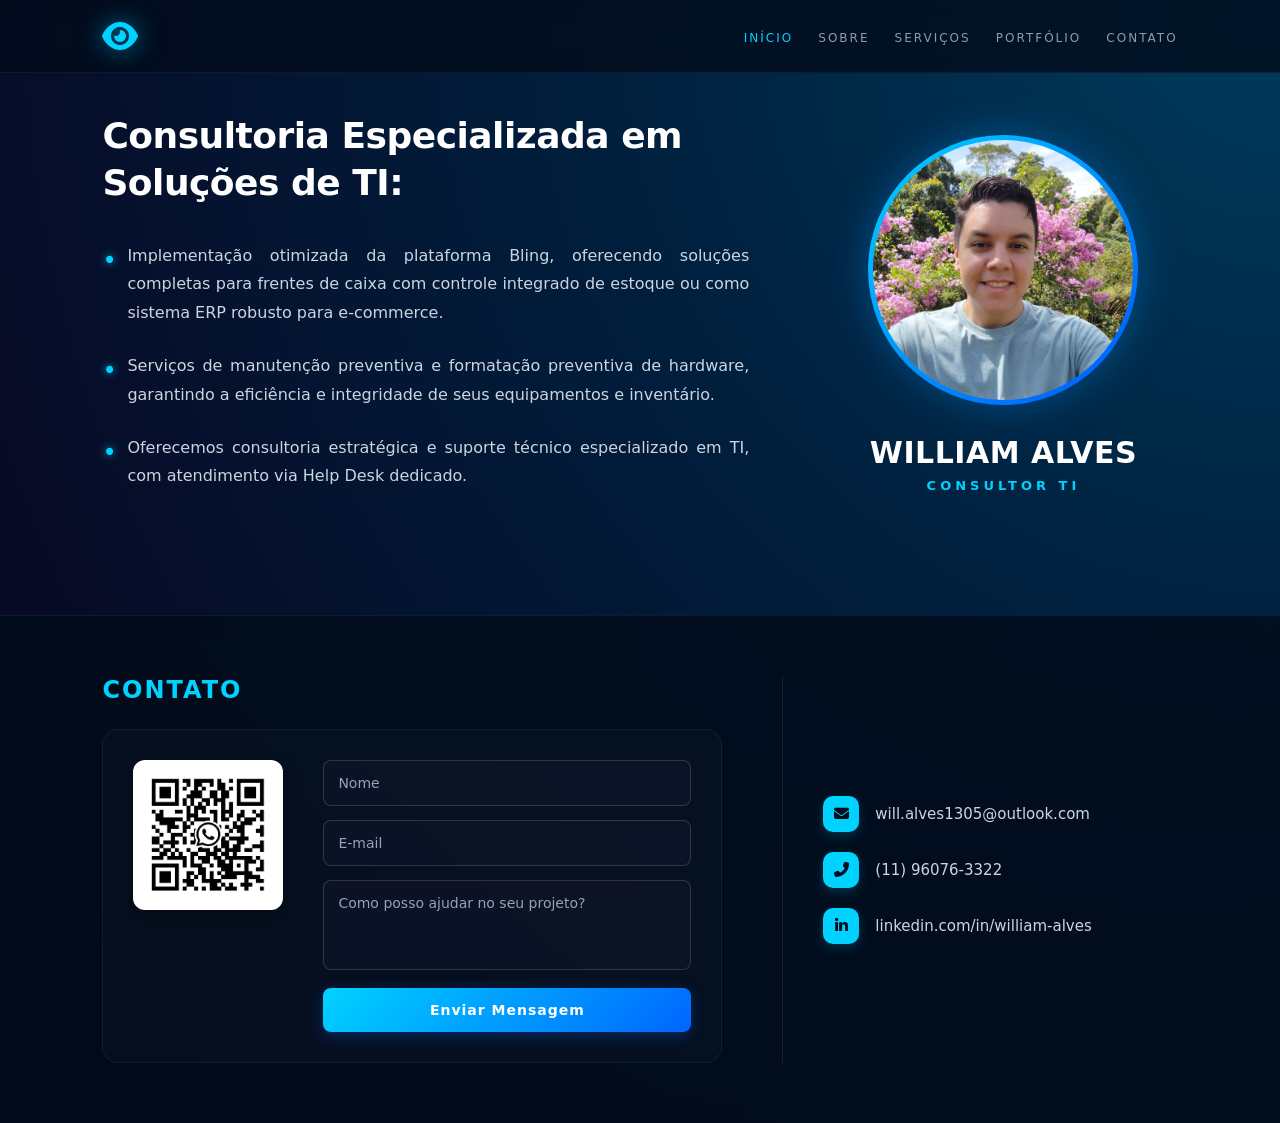
==== index.html @ ef4ed14c "Add files via upload" ====
<!DOCTYPE html>
<html lang="pt-BR">
<head>
    <meta charset="UTF-8">
    <meta name="viewport" content="width=device-width, initial-scale=1.0">
    <title>William Alves - Consultor TI</title>
    <!-- Font Awesome para os Ícones -->
    <link rel="stylesheet" href="https://cdnjs.cloudflare.com/ajax/libs/font-awesome/6.4.0/css/all.min.css">
    <!-- Vinculando exclusivamente o arquivo CSS unificado -->
    <link rel="stylesheet" href="style.css">
</head>
<body>

    <header>
        <a href="index.html" class="brand-logo">
            <i class="fas fa-eye"></i>
        </a>
        <nav>
    <a href="index.html" style="color: #00d2ff; opacity: 1;">Início</a>
    <a href="sobre.html">Sobre</a>
    <a href="servicos.html">Serviços</a>
    <a href="portfolio.html">Portfólio</a> <!-- Novo Link -->
    <a href="#contato">Contato</a>
	</nav>
    </header>

    <main>
        <section class="content-section" id="servicos">
            <h1>Consultoria Especializada em Soluções de TI:</h1>
            <ul class="services-list">
                <li>Implementação otimizada da plataforma Bling, oferecendo soluções completas para frentes de caixa com controle integrado de estoque ou como sistema ERP robusto para e-commerce.</li>
                <li>Serviços de manutenção preventiva e formatação preventiva de hardware, garantindo a eficiência e integridade de seus equipamentos e inventário.</li>
                <li>Oferecemos consultoria estratégica e suporte técnico especializado em TI, com atendimento via Help Desk dedicado.</li>
            </ul>
        </section>

        <section class="profile-side">
            <div class="avatar-wrapper">
                <img src="Will.jpeg" alt="William Alves">
            </div>
            <h2>William Alves</h2>
            <p>Consultor TI</p>
        </section>
    </main>

    <footer id="contato">
        <div class="footer-container">
            <div class="footer-left-wrapper">
                <h3 class="contact-title">contato</h3>
                <div class="footer-left">
                    <div class="qr-code">
                        <img src="QR CODE WPP.jpeg" alt="QR Code WhatsApp">
                    </div>
                    <form class="contact-form">
                        <div class="form-group">
                            <input type="text" placeholder="Nome" required>
                        </div>
                        <div class="form-group">
                            <input type="email" placeholder="E-mail" required>
                        </div>
                        <div class="form-group">
                            <textarea placeholder="Como posso ajudar no seu projeto?" required></textarea>
                        </div>
                        <button type="submit" class="btn-submit">Enviar Mensagem</button>
                    </form>
                </div>
            </div>

            <div class="footer-right">
                <div class="contact-info">
                    <i class="fas fa-envelope"></i>
                    <a href="mailto:will.alves1305@outlook.com">will.alves1305@outlook.com</a>
                </div>
                <div class="contact-info">
                    <i class="fas fa-phone-alt"></i>
                    <a href="https://wa.me/5511960753222" target="_blank">(11) 96076-3322</a>
                </div>
                <div class="contact-info">
                    <i class="fab fa-linkedin-in"></i>
                    <a href="https://linkedin.com/in/" target="_blank">linkedin.com/in/william-alves</a>
                </div>
            </div>
        </div>
    </footer>

</body>
</html>
---- style.css ----
/* ==========================================================================
   RESET E CONFIGURAÇÕES GERAIS
   ========================================================================== */
* {
    margin: 0;
    padding: 0;
    box-sizing: border-box;
    font-family: 'Segoe UI', system-ui, -apple-system, sans-serif;
}

body {
    background: radial-gradient(circle at top right, #003b5c, #001f3d 40%, #0b001a 100%);
    color: #f8fafc;
    min-height: 100vh;
    display: flex;
    flex-direction: column;
    overflow-x: hidden;
}

/* ==========================================================================
   CABEÇALHO (HEADER & NAV)
   ========================================================================== */
header {
    display: flex;
    justify-content: space-between;
    align-items: center;
    padding: 25px 8%;
    background: rgba(11, 0, 26, 0.4);
    backdrop-filter: blur(12px);
    -webkit-backdrop-filter: blur(12px);
    border-bottom: 1px solid rgba(255, 255, 255, 0.05);
}

.brand-logo {
    display: flex;
    align-items: center;
    color: #00d2ff;
    font-size: 32px;
    text-decoration: none;
    transition: transform 0.3s ease;
}

.brand-logo:hover {
    transform: scale(1.05);
}

.brand-logo i {
    filter: drop-shadow(0 0 12px rgba(0, 210, 255, 0.6));
}

nav a {
    color: #f8fafc;
    text-decoration: none;
    margin-left: 35px;
    text-transform: uppercase;
    font-size: 12px;
    font-weight: 600;
    letter-spacing: 2px;
    opacity: 0.65;
    transition: all 0.3s ease;
}

nav a:hover {
    opacity: 1;
    color: #00d2ff;
    text-shadow: 0 0 10px rgba(0, 210, 255, 0.4);
}

/* ==========================================================================
   CONTEÚDO PRINCIPAL (MAIN)
   ========================================================================== */
main {
    display: flex;
    max-width: 1300px;
    margin: 40px auto;
    padding: 0 8%;
    align-items: center;
    justify-content: space-between;
    flex-grow: 1;
    gap: 80px;
}

.content-section {
    flex: 1.3;
}

.content-section h1 {
    font-size: 36px;
    margin-bottom: 35px;
    color: #ffffff;
    font-weight: 700;
    line-height: 1.3;
    letter-spacing: -0.5px;
}

.services-list {
    list-style: none;
}

.services-list li {
    margin-bottom: 24px;
    font-size: 16px;
    line-height: 1.8;
    text-align: justify;
    color: #cbd5e1;
    position: relative;
    padding-left: 25px;
}

.services-list li::before {
    content: "•";
    color: #00d2ff;
    font-size: 24px;
    position: absolute;
    left: 0;
    top: -2px;
    text-shadow: 0 0 8px rgba(0, 210, 255, 0.8);
}

/* ==========================================================================
   BLOCO DE PERFIL (FOTO E NOME)
   ========================================================================== */
.profile-side {
    flex: 0.7;
    text-align: center;
    display: flex;
    flex-direction: column;
    align-items: center;
}

.avatar-wrapper {
    position: relative;
    width: 270px;
    height: 270px;
    margin-bottom: 30px;
    border-radius: 50%;
    padding: 5px;
    background: linear-gradient(135deg, #00d2ff 0%, #0055ff 100%);
    box-shadow: 0 0 40px rgba(0, 150, 255, 0.35);
}

.avatar-wrapper img {
    width: 100%;
    height: 100%;
    object-fit: cover;
    border-radius: 50%;
}

.profile-side h2 {
    font-size: 30px;
    letter-spacing: 0.5px;
    margin-bottom: 8px;
    text-transform: uppercase;
    font-weight: 700;
    color: #ffffff;
}

.profile-side p {
    color: #00d2ff;
    font-size: 13px;
    letter-spacing: 4px;
    text-transform: uppercase;
    font-weight: 600;
}

/* ==========================================================================
   RODAPÉ REFORMULADO (PROFISSIONAL)
   ========================================================================== */
footer {
    background: rgba(2, 12, 27, 0.85);
    backdrop-filter: blur(12px);
    -webkit-backdrop-filter: blur(12px);
    padding: 60px 8%;
    border-top: 1px solid rgba(0, 210, 255, 0.1);
}

.footer-container {
    max-width: 1300px;
    margin: 0 auto;
    display: flex;
    justify-content: space-between;
    align-items: stretch; /* Alinha os blocos na mesma altura */
    gap: 60px;
}

.contact-title {
    font-size: 24px;
    margin-bottom: 25px;
    text-transform: uppercase;
    font-weight: 600;
    letter-spacing: 2px;
    color: #00d2ff;
}

.footer-left-wrapper {
    flex: 1.4;
}

.footer-left {
    display: flex;
    align-items: flex-start;
    gap: 40px;
    background: rgba(255, 255, 255, 0.02);
    padding: 30px;
    border-radius: 16px;
    border: 1px solid rgba(255, 255, 255, 0.05);
}

.qr-code {
    width: 150px;
    height: 150px;
    background: #ffffff; /* Fundo branco puro destaca melhor o QR Code */
    padding: 12px;
    border-radius: 12px;
    box-shadow: 0 8px 20px rgba(0, 0, 0, 0.3);
    display: flex;
    align-items: center;
    justify-content: center;
}

.qr-code img {
    width: 100%;
    height: 100%;
    object-fit: contain;
}

.contact-form {
    flex: 1;
    display: flex;
    flex-direction: column;
}

.form-group {
    margin-bottom: 14px;
}

.form-group input, .form-group textarea {
    width: 100%; /* Ocupa o espaço correto do container flexível */
    padding: 14px;
    border: 1px solid rgba(255, 255, 255, 0.15);
    border-radius: 8px;
    background: rgba(15, 23, 42, 0.6);
    color: #ffffff;
    font-size: 14px;
    outline: none;
    transition: all 0.3s ease;
}

.form-group input::placeholder, .form-group textarea::placeholder {
    color: #94a3b8;
}

.form-group input:focus, .form-group textarea:focus {
    border-color: #00d2ff;
    box-shadow: 0 0 12px rgba(0, 210, 255, 0.3);
    background: rgba(15, 23, 42, 0.9);
}

.form-group textarea {
    height: 90px;
    resize: none;
}

/* Botão Corporativo Call-to-Action */
.btn-submit {
    background: linear-gradient(135deg, #00d2ff 0%, #0066ff 100%);
    color: #ffffff;
    border: none;
    padding: 14px;
    border-radius: 8px;
    font-size: 14px;
    font-weight: 600;
    letter-spacing: 1px;
    cursor: pointer;
    transition: all 0.3s ease;
    box-shadow: 0 4px 15px rgba(0, 102, 255, 0.3);
}

.btn-submit:hover {
    transform: translateY(-2px);
    box-shadow: 0 6px 20px rgba(0, 210, 255, 0.5);
    filter: brightness(1.1);
}

/* Bloco Lateral de Contatos Diretos */
.footer-right {
    flex: 0.8;
    display: flex;
    flex-direction: column;
    gap: 20px;
    justify-content: center;
    border-left: 1px solid rgba(255, 255, 255, 0.08);
    padding-left: 40px;
}

.contact-info {
    display: flex;
    align-items: center;
    gap: 16px;
    font-size: 15px;
}

.contact-info i {
    color: #020c1b;
    background: #00d2ff;
    width: 36px;
    height: 36px;
    border-radius: 10px; /* Formato quadrado arredondado moderno */
    display: flex;
    align-items: center;
    justify-content: center;
    font-size: 15px;
    box-shadow: 0 4px 12px rgba(0, 210, 255, 0.2);
}

.contact-info a {
    color: #cbd5e1;
    text-decoration: none;
    transition: all 0.3s ease;
    font-weight: 500;
}

.contact-info a:hover {
    color: #00d2ff;
    padding-left: 5px; /* Sutil efeito de movimento ao passar o mouse */
}

/* Ajustes Responsivos para Mobile */
@media (max-width: 900px) {
    .footer-container {
        flex-direction: column;
        gap: 50px;
    }
    .footer-left {
        flex-direction: column;
        align-items: center;
        padding: 20px;
    }
    .contact-form {
        width: 100%;
    }
    .footer-right {
        border-left: none;
        padding-left: 0;
        align-items: center;
        border-top: 1px solid rgba(255, 255, 255, 0.08);
        padding-top: 30px;
    }
}

/* ==========================================================================
   RESPONSIVIDADE (MOBILE / TABLET)
   ========================================================================== */
@media (max-width: 1024px) {
    header {
        padding: 25px 4%;
    }
    main {
        padding: 0 4%;
        gap: 40px;
    }
    footer {
        padding: 60px 4%;
    }
}

@media (max-width: 900px) {
    header {
        flex-direction: column;
        gap: 20px;
        text-align: center;
    }
    nav a {
        margin: 0 12px;
    }
    main {
        flex-direction: column-reverse;
        text-align: center;
        margin: 40px auto;
    }
    .content-section h1 {
        font-size: 28px;
    }
    .services-list li {
        text-align: center;
        padding-left: 0;
    }
    .services-list li::before {
        display: none;
    }
    .footer-container {
        flex-direction: column;
        align-items: center;
        gap: 40px;
    }
    .footer-left {
        flex-direction: column;
        gap: 30px;
    }
    .footer-right {
        padding-top: 0;
        align-items: center;
    }
}

/* ==========================================================================
   ESTILOS UNIFICADOS (HEADER, CARDS E FOOTER PREMIUM)
   ========================================================================== */

/* Ajuste Geral do Header */
header {
    display: flex;
    justify-content: space-between;
    align-items: center;
    padding: 20px 8%;
    background: rgba(2, 12, 27, 0.8);
    backdrop-filter: blur(12px);
    -webkit-backdrop-filter: blur(12px);
    border-bottom: 1px solid rgba(255, 255, 255, 0.05);
    position: sticky;
    top: 0;
    z-index: 1000;
}

header nav a {
    color: #cbd5e1;
    text-decoration: none;
    margin-left: 20px;
    font-weight: 500;
    transition: all 0.3s ease;
    opacity: 0.7;
}

header nav a:hover {
    color: #00d2ff;
    opacity: 1;
}

/* Rodapé Reformulado Profissional */
footer {
    background: rgba(2, 12, 27, 0.85);
    backdrop-filter: blur(12px);
    -webkit-backdrop-filter: blur(12px);
    padding: 60px 8%;
    border-top: 1px solid rgba(0, 210, 255, 0.1);
    margin-top: 60px;
}

.footer-container {
    max-width: 1300px;
    margin: 0 auto;
    display: flex;
    justify-content: space-between;
    align-items: stretch;
    gap: 60px;
}

.contact-title {
    font-size: 24px;
    margin-bottom: 25px;
    text-transform: uppercase;
    font-weight: 600;
    letter-spacing: 2px;
    color: #00d2ff;
}

.footer-left-wrapper {
    flex: 1.4;
}

.footer-left {
    display: flex;
    align-items: flex-start;
    gap: 40px;
    background: rgba(255, 255, 255, 0.02);
    padding: 30px;
    border-radius: 16px;
    border: 1px solid rgba(255, 255, 255, 0.05);
}

.qr-code {
    width: 150px;
    height: 150px;
    background: #ffffff;
    padding: 12px;
    border-radius: 12px;
    box-shadow: 0 8px 20px rgba(0, 0, 0, 0.3);
    display: flex;
    align-items: center;
    justify-content: center;
    flex-shrink: 0;
}

.qr-code img {
    width: 100%;
    height: 100%;
    object-fit: contain;
}

.contact-form {
    flex: 1;
    display: flex;
    flex-direction: column;
}

.form-group {
    margin-bottom: 14px;
}

.form-group input, .form-group textarea {
    width: 100%;
    padding: 14px;
    border: 1px solid rgba(255, 255, 255, 0.15);
    border-radius: 8px;
    background: rgba(15, 23, 42, 0.6);
    color: #ffffff;
    font-size: 14px;
    outline: none;
    transition: all 0.3s ease;
}

.form-group input::placeholder, .form-group textarea::placeholder {
    color: #94a3b8;
}

.form-group input:focus, .form-group textarea:focus {
    border-color: #00d2ff;
    box-shadow: 0 0 12px rgba(0, 210, 255, 0.3);
    background: rgba(15, 23, 42, 0.9);
}

.form-group textarea {
    height: 90px;
    resize: none;
}

/* Botão Moderno com Degradê e Brilho */
.btn-submit {
    background: linear-gradient(135deg, #00d2ff 0%, #0066ff 100%);
    color: #ffffff;
    border: none;
    padding: 14px;
    border-radius: 8px;
    font-size: 14px;
    font-weight: 600;
    letter-spacing: 1px;
    cursor: pointer;
    transition: all 0.3s ease;
    box-shadow: 0 4px 15px rgba(0, 102, 255, 0.3);
    width: 100%;
}

.btn-submit:hover {
    transform: translateY(-2px);
    box-shadow: 0 6px 20px rgba(0, 210, 255, 0.5);
    filter: brightness(1.1);
}

/* Bloco Lateral de Contatos Diretos */
.footer-right {
    flex: 0.8;
    display: flex;
    flex-direction: column;
    gap: 20px;
    justify-content: center;
    border-left: 1px solid rgba(255, 255, 255, 0.08);
    padding-left: 40px;
}

.contact-info {
    display: flex;
    align-items: center;
    gap: 16px;
    font-size: 15px;
}

.contact-info i {
    color: #020c1b;
    background: #00d2ff;
    width: 36px;
    height: 36px;
    border-radius: 10px;
    display: flex;
    align-items: center;
    justify-content: center;
    font-size: 15px;
    box-shadow: 0 4px 12px rgba(0, 210, 255, 0.2);
}

.contact-info a {
    color: #cbd5e1;
    text-decoration: none;
    transition: all 0.3s ease;
    font-weight: 500;
}

.contact-info a:hover {
    color: #00d2ff;
    padding-left: 5px;
}

/* Responsividade para Telas Menores */
@media (max-width: 900px) {
    .footer-container {
        flex-direction: column;
        gap: 50px;
    }
    .footer-left {
        flex-direction: column;
        align-items: center;
        padding: 20px;
    }
    .footer-right {
        border-left: none;
        padding-left: 0;
        align-items: center;
        border-top: 1px solid rgba(255, 255, 255, 0.08);
        padding-top: 30px;
    }
}
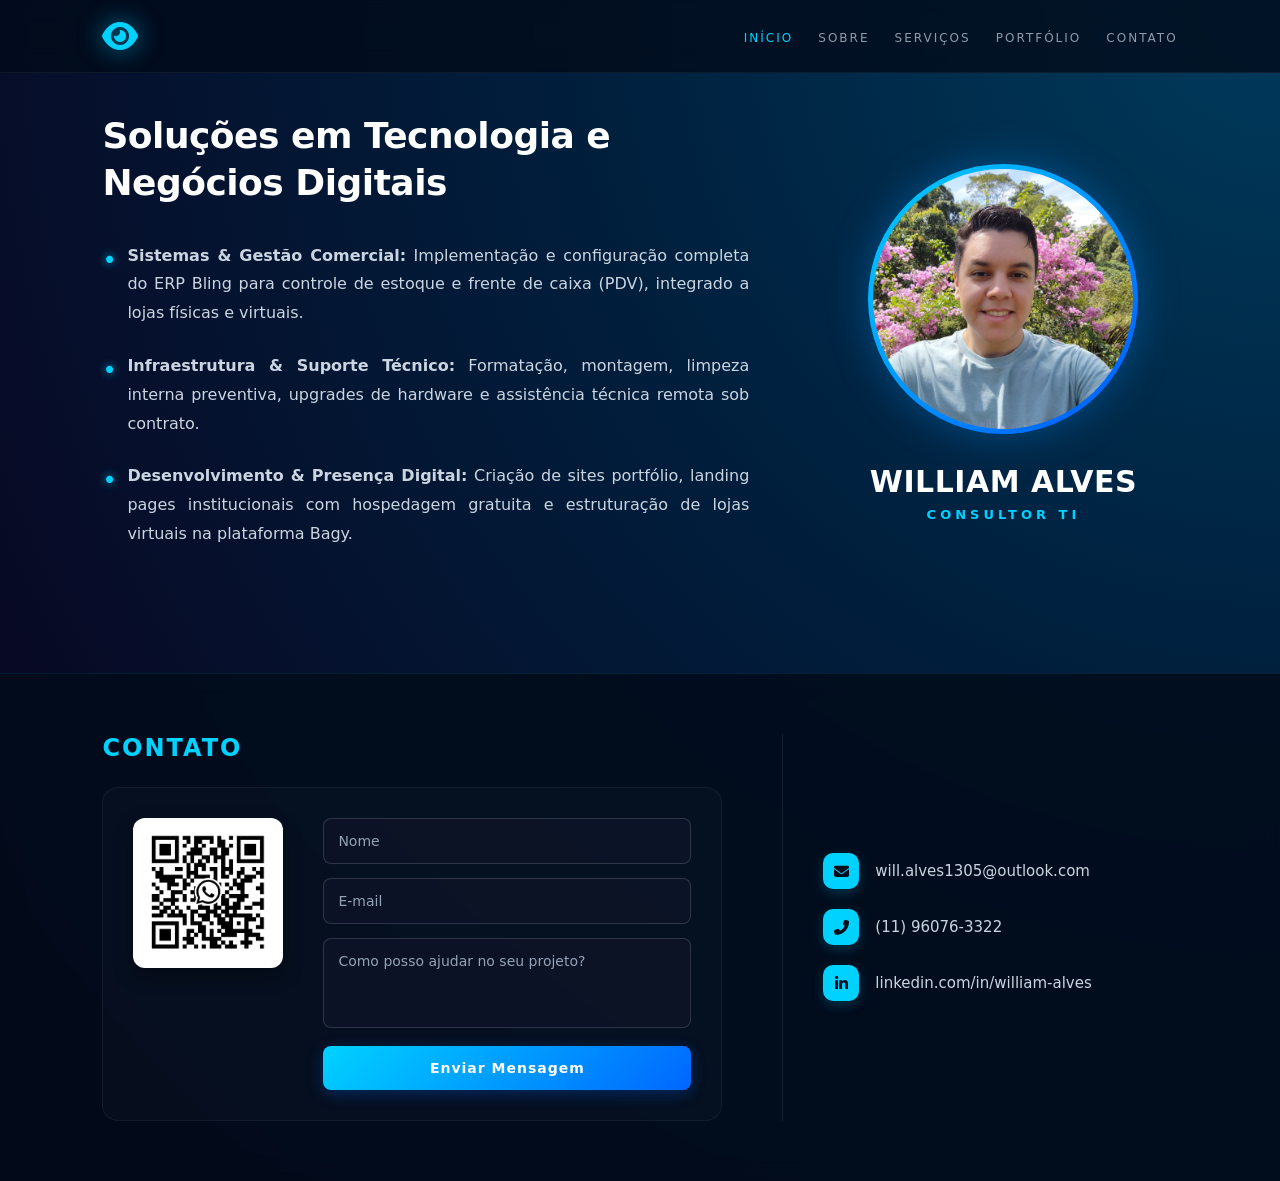
==== commit d83b5047: "Add files via upload" ====
--- a/index.html
+++ b/index.html
@@ -26,11 +26,11 @@
 
     <main>
         <section class="content-section" id="servicos">
-            <h1>Consultoria Especializada em Soluções de TI:</h1>
+            <h1>Soluções em Tecnologia e Negócios Digitais</h1>
             <ul class="services-list">
-                <li>Implementação otimizada da plataforma Bling, oferecendo soluções completas para frentes de caixa com controle integrado de estoque ou como sistema ERP robusto para e-commerce.</li>
-                <li>Serviços de manutenção preventiva e formatação preventiva de hardware, garantindo a eficiência e integridade de seus equipamentos e inventário.</li>
-                <li>Oferecemos consultoria estratégica e suporte técnico especializado em TI, com atendimento via Help Desk dedicado.</li>
+                <li><strong>Sistemas & Gestão Comercial:</strong> Implementação e configuração completa do ERP Bling para controle de estoque e frente de caixa (PDV), integrado a lojas físicas e virtuais.</li>
+                <li><strong>Infraestrutura & Suporte Técnico:</strong> Formatação, montagem, limpeza interna preventiva, upgrades de hardware e assistência técnica remota sob contrato.</li>
+                <li><strong>Desenvolvimento & Presença Digital:</strong> Criação de sites portfólio, landing pages institucionais com hospedagem gratuita e estruturação de lojas virtuais na plataforma Bagy.</li>
             </ul>
         </section>
 
@@ -51,18 +51,25 @@
                     <div class="qr-code">
                         <img src="QR CODE WPP.jpeg" alt="QR Code WhatsApp">
                     </div>
-                    <form class="contact-form">
-                        <div class="form-group">
-                            <input type="text" placeholder="Nome" required>
-                        </div>
-                        <div class="form-group">
-                            <input type="email" placeholder="E-mail" required>
-                        </div>
-                        <div class="form-group">
-                            <textarea placeholder="Como posso ajudar no seu projeto?" required></textarea>
-                        </div>
-                        <button type="submit" class="btn-submit">Enviar Mensagem</button>
-                    </form>
+                    <form class="contact-form" action="https://api.web3forms.com/submit" method="POST">
+    <input type="hidden" name="access_key" value="dcbfcbc7-c94f-422b-b611-c91d7e7a6dba">
+
+    <input type="hidden" name="redirect" value="https://will1305.github.io/Meu-Portif-lio/index.html">
+
+    <div class="form-group">
+        <input type="text" name="Nome" placeholder="Nome" required>
+    </div>
+    <div class="form-group">
+        <input type="email" name="Email" placeholder="E-mail" required>
+    </div>
+    <div class="form-group">
+        <textarea name="Mensagem" placeholder="Como posso ajudar no seu projeto?" required></textarea>
+    </div>
+    
+    <input type="checkbox" name="botcheck" class="hidden" style="display: none;">
+    
+    <button type="submit" class="btn-submit">Enviar Mensagem</button>
+</form>
                 </div>
             </div>
 
--- a/style.css
+++ b/style.css
@@ -1,620 +1,658 @@
-/* ==========================================================================
-   RESET E CONFIGURAÇÕES GERAIS
-   ========================================================================== */
-* {
-    margin: 0;
-    padding: 0;
-    box-sizing: border-box;
-    font-family: 'Segoe UI', system-ui, -apple-system, sans-serif;
-}
-
-body {
-    background: radial-gradient(circle at top right, #003b5c, #001f3d 40%, #0b001a 100%);
-    color: #f8fafc;
-    min-height: 100vh;
-    display: flex;
-    flex-direction: column;
-    overflow-x: hidden;
-}
-
-/* ==========================================================================
-   CABEÇALHO (HEADER & NAV)
-   ========================================================================== */
-header {
-    display: flex;
-    justify-content: space-between;
-    align-items: center;
-    padding: 25px 8%;
-    background: rgba(11, 0, 26, 0.4);
-    backdrop-filter: blur(12px);
-    -webkit-backdrop-filter: blur(12px);
-    border-bottom: 1px solid rgba(255, 255, 255, 0.05);
-}
-
-.brand-logo {
-    display: flex;
-    align-items: center;
-    color: #00d2ff;
-    font-size: 32px;
-    text-decoration: none;
-    transition: transform 0.3s ease;
-}
-
-.brand-logo:hover {
-    transform: scale(1.05);
-}
-
-.brand-logo i {
-    filter: drop-shadow(0 0 12px rgba(0, 210, 255, 0.6));
-}
-
-nav a {
-    color: #f8fafc;
-    text-decoration: none;
-    margin-left: 35px;
-    text-transform: uppercase;
-    font-size: 12px;
-    font-weight: 600;
-    letter-spacing: 2px;
-    opacity: 0.65;
-    transition: all 0.3s ease;
-}
-
-nav a:hover {
-    opacity: 1;
-    color: #00d2ff;
-    text-shadow: 0 0 10px rgba(0, 210, 255, 0.4);
-}
-
-/* ==========================================================================
-   CONTEÚDO PRINCIPAL (MAIN)
-   ========================================================================== */
-main {
-    display: flex;
-    max-width: 1300px;
-    margin: 40px auto;
-    padding: 0 8%;
-    align-items: center;
-    justify-content: space-between;
-    flex-grow: 1;
-    gap: 80px;
-}
-
-.content-section {
-    flex: 1.3;
-}
-
-.content-section h1 {
-    font-size: 36px;
-    margin-bottom: 35px;
-    color: #ffffff;
-    font-weight: 700;
-    line-height: 1.3;
-    letter-spacing: -0.5px;
-}
-
-.services-list {
-    list-style: none;
-}
-
-.services-list li {
-    margin-bottom: 24px;
-    font-size: 16px;
-    line-height: 1.8;
-    text-align: justify;
-    color: #cbd5e1;
-    position: relative;
-    padding-left: 25px;
-}
-
-.services-list li::before {
-    content: "•";
-    color: #00d2ff;
-    font-size: 24px;
-    position: absolute;
-    left: 0;
-    top: -2px;
-    text-shadow: 0 0 8px rgba(0, 210, 255, 0.8);
-}
-
-/* ==========================================================================
-   BLOCO DE PERFIL (FOTO E NOME)
-   ========================================================================== */
-.profile-side {
-    flex: 0.7;
-    text-align: center;
-    display: flex;
-    flex-direction: column;
-    align-items: center;
-}
-
-.avatar-wrapper {
-    position: relative;
-    width: 270px;
-    height: 270px;
-    margin-bottom: 30px;
-    border-radius: 50%;
-    padding: 5px;
-    background: linear-gradient(135deg, #00d2ff 0%, #0055ff 100%);
-    box-shadow: 0 0 40px rgba(0, 150, 255, 0.35);
-}
-
-.avatar-wrapper img {
-    width: 100%;
-    height: 100%;
-    object-fit: cover;
-    border-radius: 50%;
-}
-
-.profile-side h2 {
-    font-size: 30px;
-    letter-spacing: 0.5px;
-    margin-bottom: 8px;
-    text-transform: uppercase;
-    font-weight: 700;
-    color: #ffffff;
-}
-
-.profile-side p {
-    color: #00d2ff;
-    font-size: 13px;
-    letter-spacing: 4px;
-    text-transform: uppercase;
-    font-weight: 600;
-}
-
-/* ==========================================================================
-   RODAPÉ REFORMULADO (PROFISSIONAL)
-   ========================================================================== */
-footer {
-    background: rgba(2, 12, 27, 0.85);
-    backdrop-filter: blur(12px);
-    -webkit-backdrop-filter: blur(12px);
-    padding: 60px 8%;
-    border-top: 1px solid rgba(0, 210, 255, 0.1);
-}
-
-.footer-container {
-    max-width: 1300px;
-    margin: 0 auto;
-    display: flex;
-    justify-content: space-between;
-    align-items: stretch; /* Alinha os blocos na mesma altura */
-    gap: 60px;
-}
-
-.contact-title {
-    font-size: 24px;
-    margin-bottom: 25px;
-    text-transform: uppercase;
-    font-weight: 600;
-    letter-spacing: 2px;
-    color: #00d2ff;
-}
-
-.footer-left-wrapper {
-    flex: 1.4;
-}
-
-.footer-left {
-    display: flex;
-    align-items: flex-start;
-    gap: 40px;
-    background: rgba(255, 255, 255, 0.02);
-    padding: 30px;
-    border-radius: 16px;
-    border: 1px solid rgba(255, 255, 255, 0.05);
-}
-
-.qr-code {
-    width: 150px;
-    height: 150px;
-    background: #ffffff; /* Fundo branco puro destaca melhor o QR Code */
-    padding: 12px;
-    border-radius: 12px;
-    box-shadow: 0 8px 20px rgba(0, 0, 0, 0.3);
-    display: flex;
-    align-items: center;
-    justify-content: center;
-}
-
-.qr-code img {
-    width: 100%;
-    height: 100%;
-    object-fit: contain;
-}
-
-.contact-form {
-    flex: 1;
-    display: flex;
-    flex-direction: column;
-}
-
-.form-group {
-    margin-bottom: 14px;
-}
-
-.form-group input, .form-group textarea {
-    width: 100%; /* Ocupa o espaço correto do container flexível */
-    padding: 14px;
-    border: 1px solid rgba(255, 255, 255, 0.15);
-    border-radius: 8px;
-    background: rgba(15, 23, 42, 0.6);
-    color: #ffffff;
-    font-size: 14px;
-    outline: none;
-    transition: all 0.3s ease;
-}
-
-.form-group input::placeholder, .form-group textarea::placeholder {
-    color: #94a3b8;
-}
-
-.form-group input:focus, .form-group textarea:focus {
-    border-color: #00d2ff;
-    box-shadow: 0 0 12px rgba(0, 210, 255, 0.3);
-    background: rgba(15, 23, 42, 0.9);
-}
-
-.form-group textarea {
-    height: 90px;
-    resize: none;
-}
-
-/* Botão Corporativo Call-to-Action */
-.btn-submit {
-    background: linear-gradient(135deg, #00d2ff 0%, #0066ff 100%);
-    color: #ffffff;
-    border: none;
-    padding: 14px;
-    border-radius: 8px;
-    font-size: 14px;
-    font-weight: 600;
-    letter-spacing: 1px;
-    cursor: pointer;
-    transition: all 0.3s ease;
-    box-shadow: 0 4px 15px rgba(0, 102, 255, 0.3);
-}
-
-.btn-submit:hover {
-    transform: translateY(-2px);
-    box-shadow: 0 6px 20px rgba(0, 210, 255, 0.5);
-    filter: brightness(1.1);
-}
-
-/* Bloco Lateral de Contatos Diretos */
-.footer-right {
-    flex: 0.8;
-    display: flex;
-    flex-direction: column;
-    gap: 20px;
-    justify-content: center;
-    border-left: 1px solid rgba(255, 255, 255, 0.08);
-    padding-left: 40px;
-}
-
-.contact-info {
-    display: flex;
-    align-items: center;
-    gap: 16px;
-    font-size: 15px;
-}
-
-.contact-info i {
-    color: #020c1b;
-    background: #00d2ff;
-    width: 36px;
-    height: 36px;
-    border-radius: 10px; /* Formato quadrado arredondado moderno */
-    display: flex;
-    align-items: center;
-    justify-content: center;
-    font-size: 15px;
-    box-shadow: 0 4px 12px rgba(0, 210, 255, 0.2);
-}
-
-.contact-info a {
-    color: #cbd5e1;
-    text-decoration: none;
-    transition: all 0.3s ease;
-    font-weight: 500;
-}
-
-.contact-info a:hover {
-    color: #00d2ff;
-    padding-left: 5px; /* Sutil efeito de movimento ao passar o mouse */
-}
-
-/* Ajustes Responsivos para Mobile */
-@media (max-width: 900px) {
-    .footer-container {
-        flex-direction: column;
-        gap: 50px;
-    }
-    .footer-left {
-        flex-direction: column;
-        align-items: center;
-        padding: 20px;
-    }
-    .contact-form {
-        width: 100%;
-    }
-    .footer-right {
-        border-left: none;
-        padding-left: 0;
-        align-items: center;
-        border-top: 1px solid rgba(255, 255, 255, 0.08);
-        padding-top: 30px;
-    }
-}
-
-/* ==========================================================================
-   RESPONSIVIDADE (MOBILE / TABLET)
-   ========================================================================== */
-@media (max-width: 1024px) {
-    header {
-        padding: 25px 4%;
-    }
-    main {
-        padding: 0 4%;
-        gap: 40px;
-    }
-    footer {
-        padding: 60px 4%;
-    }
-}
-
-@media (max-width: 900px) {
-    header {
-        flex-direction: column;
-        gap: 20px;
-        text-align: center;
-    }
-    nav a {
-        margin: 0 12px;
-    }
-    main {
-        flex-direction: column-reverse;
-        text-align: center;
-        margin: 40px auto;
-    }
-    .content-section h1 {
-        font-size: 28px;
-    }
-    .services-list li {
-        text-align: center;
-        padding-left: 0;
-    }
-    .services-list li::before {
-        display: none;
-    }
-    .footer-container {
-        flex-direction: column;
-        align-items: center;
-        gap: 40px;
-    }
-    .footer-left {
-        flex-direction: column;
-        gap: 30px;
-    }
-    .footer-right {
-        padding-top: 0;
-        align-items: center;
-    }
-}
-
-/* ==========================================================================
-   ESTILOS UNIFICADOS (HEADER, CARDS E FOOTER PREMIUM)
-   ========================================================================== */
-
-/* Ajuste Geral do Header */
-header {
-    display: flex;
-    justify-content: space-between;
-    align-items: center;
-    padding: 20px 8%;
-    background: rgba(2, 12, 27, 0.8);
-    backdrop-filter: blur(12px);
-    -webkit-backdrop-filter: blur(12px);
-    border-bottom: 1px solid rgba(255, 255, 255, 0.05);
-    position: sticky;
-    top: 0;
-    z-index: 1000;
-}
-
-header nav a {
-    color: #cbd5e1;
-    text-decoration: none;
-    margin-left: 20px;
-    font-weight: 500;
-    transition: all 0.3s ease;
-    opacity: 0.7;
-}
-
-header nav a:hover {
-    color: #00d2ff;
-    opacity: 1;
-}
-
-/* Rodapé Reformulado Profissional */
-footer {
-    background: rgba(2, 12, 27, 0.85);
-    backdrop-filter: blur(12px);
-    -webkit-backdrop-filter: blur(12px);
-    padding: 60px 8%;
-    border-top: 1px solid rgba(0, 210, 255, 0.1);
-    margin-top: 60px;
-}
-
-.footer-container {
-    max-width: 1300px;
-    margin: 0 auto;
-    display: flex;
-    justify-content: space-between;
-    align-items: stretch;
-    gap: 60px;
-}
-
-.contact-title {
-    font-size: 24px;
-    margin-bottom: 25px;
-    text-transform: uppercase;
-    font-weight: 600;
-    letter-spacing: 2px;
-    color: #00d2ff;
-}
-
-.footer-left-wrapper {
-    flex: 1.4;
-}
-
-.footer-left {
-    display: flex;
-    align-items: flex-start;
-    gap: 40px;
-    background: rgba(255, 255, 255, 0.02);
-    padding: 30px;
-    border-radius: 16px;
-    border: 1px solid rgba(255, 255, 255, 0.05);
-}
-
-.qr-code {
-    width: 150px;
-    height: 150px;
-    background: #ffffff;
-    padding: 12px;
-    border-radius: 12px;
-    box-shadow: 0 8px 20px rgba(0, 0, 0, 0.3);
-    display: flex;
-    align-items: center;
-    justify-content: center;
-    flex-shrink: 0;
-}
-
-.qr-code img {
-    width: 100%;
-    height: 100%;
-    object-fit: contain;
-}
-
-.contact-form {
-    flex: 1;
-    display: flex;
-    flex-direction: column;
-}
-
-.form-group {
-    margin-bottom: 14px;
-}
-
-.form-group input, .form-group textarea {
-    width: 100%;
-    padding: 14px;
-    border: 1px solid rgba(255, 255, 255, 0.15);
-    border-radius: 8px;
-    background: rgba(15, 23, 42, 0.6);
-    color: #ffffff;
-    font-size: 14px;
-    outline: none;
-    transition: all 0.3s ease;
-}
-
-.form-group input::placeholder, .form-group textarea::placeholder {
-    color: #94a3b8;
-}
-
-.form-group input:focus, .form-group textarea:focus {
-    border-color: #00d2ff;
-    box-shadow: 0 0 12px rgba(0, 210, 255, 0.3);
-    background: rgba(15, 23, 42, 0.9);
-}
-
-.form-group textarea {
-    height: 90px;
-    resize: none;
-}
-
-/* Botão Moderno com Degradê e Brilho */
-.btn-submit {
-    background: linear-gradient(135deg, #00d2ff 0%, #0066ff 100%);
-    color: #ffffff;
-    border: none;
-    padding: 14px;
-    border-radius: 8px;
-    font-size: 14px;
-    font-weight: 600;
-    letter-spacing: 1px;
-    cursor: pointer;
-    transition: all 0.3s ease;
-    box-shadow: 0 4px 15px rgba(0, 102, 255, 0.3);
-    width: 100%;
-}
-
-.btn-submit:hover {
-    transform: translateY(-2px);
-    box-shadow: 0 6px 20px rgba(0, 210, 255, 0.5);
-    filter: brightness(1.1);
-}
-
-/* Bloco Lateral de Contatos Diretos */
-.footer-right {
-    flex: 0.8;
-    display: flex;
-    flex-direction: column;
-    gap: 20px;
-    justify-content: center;
-    border-left: 1px solid rgba(255, 255, 255, 0.08);
-    padding-left: 40px;
-}
-
-.contact-info {
-    display: flex;
-    align-items: center;
-    gap: 16px;
-    font-size: 15px;
-}
-
-.contact-info i {
-    color: #020c1b;
-    background: #00d2ff;
-    width: 36px;
-    height: 36px;
-    border-radius: 10px;
-    display: flex;
-    align-items: center;
-    justify-content: center;
-    font-size: 15px;
-    box-shadow: 0 4px 12px rgba(0, 210, 255, 0.2);
-}
-
-.contact-info a {
-    color: #cbd5e1;
-    text-decoration: none;
-    transition: all 0.3s ease;
-    font-weight: 500;
-}
-
-.contact-info a:hover {
-    color: #00d2ff;
-    padding-left: 5px;
-}
-
-/* Responsividade para Telas Menores */
-@media (max-width: 900px) {
-    .footer-container {
-        flex-direction: column;
-        gap: 50px;
-    }
-    .footer-left {
-        flex-direction: column;
-        align-items: center;
-        padding: 20px;
-    }
-    .footer-right {
-        border-left: none;
-        padding-left: 0;
-        align-items: center;
-        border-top: 1px solid rgba(255, 255, 255, 0.08);
-        padding-top: 30px;
-    }
+/* ==========================================================================
+   RESET E CONFIGURAÇÕES GERAIS
+   ========================================================================== */
+html, body {
+    width: 100%;
+    margin: 0;
+    padding: 0;
+    overflow-x: hidden;
+    position: relative;
+}
+
+* {
+    margin: 0;
+    padding: 0;
+    box-sizing: border-box;
+    font-family: 'Segoe UI', system-ui, -apple-system, sans-serif;
+}
+
+body {
+    background: radial-gradient(circle at top right, #003b5c, #001f3d 40%, #0b001a 100%);
+    color: #f8fafc;
+    min-height: 100vh;
+    display: flex;
+    flex-direction: column;
+}
+
+img {
+    max-width: 100%;
+    height: auto;
+}
+
+/* ==========================================================================
+   CABEÇALHO (HEADER & NAV)
+   ========================================================================== */
+header {
+    display: flex;
+    justify-content: space-between;
+    align-items: center;
+    padding: 25px 8%;
+    background: rgba(11, 0, 26, 0.4);
+    backdrop-filter: blur(12px);
+    -webkit-backdrop-filter: blur(12px);
+    border-bottom: 1px solid rgba(255, 255, 255, 0.05);
+}
+
+.brand-logo {
+    display: flex;
+    align-items: center;
+    color: #00d2ff;
+    font-size: 32px;
+    text-decoration: none;
+    transition: transform 0.3s ease;
+}
+
+.brand-logo:hover {
+    transform: scale(1.05);
+}
+
+.brand-logo i {
+    filter: drop-shadow(0 0 12px rgba(0, 210, 255, 0.6));
+}
+
+nav a {
+    color: #f8fafc;
+    text-decoration: none;
+    margin-left: 35px;
+    text-transform: uppercase;
+    font-size: 12px;
+    font-weight: 600;
+    letter-spacing: 2px;
+    opacity: 0.65;
+    transition: all 0.3s ease;
+}
+
+nav a:hover {
+    opacity: 1;
+    color: #00d2ff;
+    text-shadow: 0 0 10px rgba(0, 210, 255, 0.4);
+}
+
+/* ==========================================================================
+   CONTEÚDO PRINCIPAL (MAIN)
+   ========================================================================== */
+main {
+    display: flex;
+    max-width: 1300px;
+    margin: 40px auto;
+    padding: 0 8%;
+    align-items: center;
+    justify-content: space-between;
+    flex-grow: 1;
+    gap: 80px;
+}
+
+.content-section {
+    flex: 1.3;
+}
+
+.content-section h1 {
+    font-size: 36px;
+    margin-bottom: 35px;
+    color: #ffffff;
+    font-weight: 700;
+    line-height: 1.3;
+    letter-spacing: -0.5px;
+}
+
+.services-list {
+    list-style: none;
+}
+
+.services-list li {
+    margin-bottom: 24px;
+    font-size: 16px;
+    line-height: 1.8;
+    text-align: justify;
+    color: #cbd5e1;
+    position: relative;
+    padding-left: 25px;
+}
+
+.services-list li::before {
+    content: "•";
+    color: #00d2ff;
+    font-size: 24px;
+    position: absolute;
+    left: 0;
+    top: -2px;
+    text-shadow: 0 0 8px rgba(0, 210, 255, 0.8);
+}
+
+/* ==========================================================================
+   BLOCO DE PERFIL (FOTO E NOME)
+   ========================================================================== */
+.profile-side {
+    flex: 0.7;
+    text-align: center;
+    display: flex;
+    flex-direction: column;
+    align-items: center;
+}
+
+.avatar-wrapper {
+    position: relative;
+    width: 270px;
+    height: 270px;
+    margin-bottom: 30px;
+    border-radius: 50%;
+    padding: 5px;
+    background: linear-gradient(135deg, #00d2ff 0%, #0055ff 100%);
+    box-shadow: 0 0 40px rgba(0, 150, 255, 0.35);
+}
+
+.avatar-wrapper img {
+    width: 100%;
+    height: 100%;
+    object-fit: cover;
+    border-radius: 50%;
+}
+
+.profile-side h2 {
+    font-size: 30px;
+    letter-spacing: 0.5px;
+    margin-bottom: 8px;
+    text-transform: uppercase;
+    font-weight: 700;
+    color: #ffffff;
+}
+
+.profile-side p {
+    color: #00d2ff;
+    font-size: 13px;
+    letter-spacing: 4px;
+    text-transform: uppercase;
+    font-weight: 600;
+}
+
+/* ==========================================================================
+   RODAPÉ REFORMULADO (PROFISSIONAL)
+   ========================================================================== */
+footer {
+    background: rgba(2, 12, 27, 0.85);
+    backdrop-filter: blur(12px);
+    -webkit-backdrop-filter: blur(12px);
+    padding: 60px 8%;
+    border-top: 1px solid rgba(0, 210, 255, 0.1);
+}
+
+.footer-container {
+    max-width: 1300px;
+    margin: 0 auto;
+    display: flex;
+    justify-content: space-between;
+    align-items: stretch; /* Alinha os blocos na mesma altura */
+    gap: 60px;
+}
+
+.contact-title {
+    font-size: 24px;
+    margin-bottom: 25px;
+    text-transform: uppercase;
+    font-weight: 600;
+    letter-spacing: 2px;
+    color: #00d2ff;
+}
+
+.footer-left-wrapper {
+    flex: 1.4;
+}
+
+.footer-left {
+    display: flex;
+    align-items: flex-start;
+    gap: 40px;
+    background: rgba(255, 255, 255, 0.02);
+    padding: 30px;
+    border-radius: 16px;
+    border: 1px solid rgba(255, 255, 255, 0.05);
+}
+
+.qr-code {
+    width: 150px;
+    height: 150px;
+    background: #ffffff; /* Fundo branco puro destaca melhor o QR Code */
+    padding: 12px;
+    border-radius: 12px;
+    box-shadow: 0 8px 20px rgba(0, 0, 0, 0.3);
+    display: flex;
+    align-items: center;
+    justify-content: center;
+}
+
+.qr-code img {
+    width: 100%;
+    height: 100%;
+    object-fit: contain;
+}
+
+.contact-form {
+    flex: 1;
+    display: flex;
+    flex-direction: column;
+}
+
+.form-group {
+    margin-bottom: 14px;
+}
+
+.form-group input, .form-group textarea {
+    width: 100%; /* Ocupa o espaço correto do container flexível */
+    padding: 14px;
+    border: 1px solid rgba(255, 255, 255, 0.15);
+    border-radius: 8px;
+    background: rgba(15, 23, 42, 0.6);
+    color: #ffffff;
+    font-size: 14px;
+    outline: none;
+    transition: all 0.3s ease;
+}
+
+.form-group input::placeholder, .form-group textarea::placeholder {
+    color: #94a3b8;
+}
+
+.form-group input:focus, .form-group textarea:focus {
+    border-color: #00d2ff;
+    box-shadow: 0 0 12px rgba(0, 210, 255, 0.3);
+    background: rgba(15, 23, 42, 0.9);
+}
+
+.form-group textarea {
+    height: 90px;
+    resize: none;
+}
+
+/* Botão Corporativo Call-to-Action */
+.btn-submit {
+    background: linear-gradient(135deg, #00d2ff 0%, #0066ff 100%);
+    color: #ffffff;
+    border: none;
+    padding: 14px;
+    border-radius: 8px;
+    font-size: 14px;
+    font-weight: 600;
+    letter-spacing: 1px;
+    cursor: pointer;
+    transition: all 0.3s ease;
+    box-shadow: 0 4px 15px rgba(0, 102, 255, 0.3);
+}
+
+.btn-submit:hover {
+    transform: translateY(-2px);
+    box-shadow: 0 6px 20px rgba(0, 210, 255, 0.5);
+    filter: brightness(1.1);
+}
+
+/* Bloco Lateral de Contatos Diretos */
+.footer-right {
+    flex: 0.8;
+    display: flex;
+    flex-direction: column;
+    gap: 20px;
+    justify-content: center;
+    border-left: 1px solid rgba(255, 255, 255, 0.08);
+    padding-left: 40px;
+}
+
+.contact-info {
+    display: flex;
+    align-items: center;
+    gap: 16px;
+    font-size: 15px;
+}
+
+.contact-info i {
+    color: #020c1b;
+    background: #00d2ff;
+    width: 36px;
+    height: 36px;
+    border-radius: 10px; /* Formato quadrado arredondado moderno */
+    display: flex;
+    align-items: center;
+    justify-content: center;
+    font-size: 15px;
+    box-shadow: 0 4px 12px rgba(0, 210, 255, 0.2);
+}
+
+.contact-info a {
+    color: #cbd5e1;
+    text-decoration: none;
+    transition: all 0.3s ease;
+    font-weight: 500;
+}
+
+.contact-info a:hover {
+    color: #00d2ff;
+    padding-left: 5px; /* Sutil efeito de movimento ao passar o mouse */
+}
+
+/* Ajustes Responsivos para Mobile */
+@media (max-width: 900px) {
+    html, body {
+        overflow-x: hidden;
+    }
+    .portfolio-container, .services-page-container, .about-page-container {
+        width: 100% !important;
+        max-width: 100% !important;
+        overflow-x: hidden;
+        padding-left: 15px !important;
+        padding-right: 15px !important;
+    }
+    .footer-container {
+        flex-direction: column;
+        gap: 50px;
+        width: 100% !important;
+        max-width: 100% !important;
+        overflow-x: hidden;
+    }
+    .footer-left {
+        flex-direction: column;
+        align-items: center;
+        padding: 20px;
+    }
+    .contact-form {
+        width: 100%;
+    }
+    .footer-right {
+        border-left: none;
+        padding-left: 0;
+        align-items: center;
+        border-top: 1px solid rgba(255, 255, 255, 0.08);
+        padding-top: 30px;
+    }
+}
+
+/* ==========================================================================
+   RESPONSIVIDADE (MOBILE / TABLET)
+   ========================================================================== */
+@media (max-width: 1024px) {
+    header {
+        padding: 25px 4%;
+    }
+    main {
+        padding: 0 4%;
+        gap: 40px;
+    }
+    footer {
+        padding: 60px 4%;
+    }
+}
+
+@media (max-width: 900px) {
+    header {
+        flex-direction: column;
+        gap: 20px;
+        text-align: center;
+    }
+    nav a {
+        margin: 0 12px;
+    }
+    main {
+        flex-direction: column-reverse;
+        text-align: center;
+        margin: 40px auto;
+    }
+    .content-section h1 {
+        font-size: 28px;
+    }
+    .services-list li {
+        text-align: center;
+        padding-left: 0;
+    }
+    .services-list li::before {
+        display: none;
+    }
+    .footer-container {
+        flex-direction: column;
+        align-items: center;
+        gap: 40px;
+    }
+    .footer-left {
+        flex-direction: column;
+        gap: 30px;
+    }
+    .footer-right {
+        padding-top: 0;
+        align-items: center;
+    }
+}
+
+/* ==========================================================================
+   ESTILOS UNIFICADOS (HEADER, CARDS E FOOTER PREMIUM)
+   ========================================================================== */
+
+/* Ajuste Geral do Header */
+header {
+    display: flex;
+    justify-content: space-between;
+    align-items: center;
+    padding: 20px 8%;
+    background: rgba(2, 12, 27, 0.8);
+    backdrop-filter: blur(12px);
+    -webkit-backdrop-filter: blur(12px);
+    border-bottom: 1px solid rgba(255, 255, 255, 0.05);
+    position: sticky;
+    top: 0;
+    z-index: 1000;
+}
+
+header nav a {
+    color: #cbd5e1;
+    text-decoration: none;
+    margin-left: 20px;
+    font-weight: 500;
+    transition: all 0.3s ease;
+    opacity: 0.7;
+}
+
+header nav a:hover {
+    color: #00d2ff;
+    opacity: 1;
+}
+
+/* Rodapé Reformulado Profissional */
+footer {
+    background: rgba(2, 12, 27, 0.85);
+    backdrop-filter: blur(12px);
+    -webkit-backdrop-filter: blur(12px);
+    padding: 60px 8%;
+    border-top: 1px solid rgba(0, 210, 255, 0.1);
+    margin-top: 60px;
+}
+
+.footer-container {
+    max-width: 1300px;
+    margin: 0 auto;
+    display: flex;
+    justify-content: space-between;
+    align-items: stretch;
+    gap: 60px;
+}
+
+.contact-title {
+    font-size: 24px;
+    margin-bottom: 25px;
+    text-transform: uppercase;
+    font-weight: 600;
+    letter-spacing: 2px;
+    color: #00d2ff;
+}
+
+.footer-left-wrapper {
+    flex: 1.4;
+}
+
+.footer-left {
+    display: flex;
+    align-items: flex-start;
+    gap: 40px;
+    background: rgba(255, 255, 255, 0.02);
+    padding: 30px;
+    border-radius: 16px;
+    border: 1px solid rgba(255, 255, 255, 0.05);
+}
+
+.qr-code {
+    width: 150px;
+    height: 150px;
+    background: #ffffff;
+    padding: 12px;
+    border-radius: 12px;
+    box-shadow: 0 8px 20px rgba(0, 0, 0, 0.3);
+    display: flex;
+    align-items: center;
+    justify-content: center;
+    flex-shrink: 0;
+}
+
+.qr-code img {
+    width: 100%;
+    height: 100%;
+    object-fit: contain;
+}
+
+.contact-form {
+    flex: 1;
+    display: flex;
+    flex-direction: column;
+}
+
+.form-group {
+    margin-bottom: 14px;
+}
+
+.form-group input, .form-group textarea {
+    width: 100%;
+    padding: 14px;
+    border: 1px solid rgba(255, 255, 255, 0.15);
+    border-radius: 8px;
+    background: rgba(15, 23, 42, 0.6);
+    color: #ffffff;
+    font-size: 14px;
+    outline: none;
+    transition: all 0.3s ease;
+}
+
+.form-group input::placeholder, .form-group textarea::placeholder {
+    color: #94a3b8;
+}
+
+.form-group input:focus, .form-group textarea:focus {
+    border-color: #00d2ff;
+    box-shadow: 0 0 12px rgba(0, 210, 255, 0.3);
+    background: rgba(15, 23, 42, 0.9);
+}
+
+.form-group textarea {
+    height: 90px;
+    resize: none;
+}
+
+/* Botão Moderno com Degradê e Brilho */
+.btn-submit {
+    background: linear-gradient(135deg, #00d2ff 0%, #0066ff 100%);
+    color: #ffffff;
+    border: none;
+    padding: 14px;
+    border-radius: 8px;
+    font-size: 14px;
+    font-weight: 600;
+    letter-spacing: 1px;
+    cursor: pointer;
+    transition: all 0.3s ease;
+    box-shadow: 0 4px 15px rgba(0, 102, 255, 0.3);
+    width: 100%;
+}
+
+.btn-submit:hover {
+    transform: translateY(-2px);
+    box-shadow: 0 6px 20px rgba(0, 210, 255, 0.5);
+    filter: brightness(1.1);
+}
+
+/* Bloco Lateral de Contatos Diretos */
+.footer-right {
+    flex: 0.8;
+    display: flex;
+    flex-direction: column;
+    gap: 20px;
+    justify-content: center;
+    border-left: 1px solid rgba(255, 255, 255, 0.08);
+    padding-left: 40px;
+}
+
+.contact-info {
+    display: flex;
+    align-items: center;
+    gap: 16px;
+    font-size: 15px;
+}
+
+.contact-info i {
+    color: #020c1b;
+    background: #00d2ff;
+    width: 36px;
+    height: 36px;
+    border-radius: 10px;
+    display: flex;
+    align-items: center;
+    justify-content: center;
+    font-size: 15px;
+    box-shadow: 0 4px 12px rgba(0, 210, 255, 0.2);
+}
+
+.contact-info a {
+    color: #cbd5e1;
+    text-decoration: none;
+    transition: all 0.3s ease;
+    font-weight: 500;
+}
+
+.contact-info a:hover {
+    color: #00d2ff;
+    padding-left: 5px;
+}
+
+/* Responsividade para Telas Menores */
+@media (max-width: 900px) {
+    html, body {
+        overflow-x: hidden;
+    }
+    .portfolio-container, .services-page-container, .about-page-container {
+        width: 100% !important;
+        max-width: 100% !important;
+        overflow-x: hidden;
+        padding-left: 15px !important;
+        padding-right: 15px !important;
+    }
+    .footer-container {
+        flex-direction: column;
+        gap: 50px;
+        width: 100% !important;
+        max-width: 100% !important;
+        overflow-x: hidden;
+    }
+    .footer-left {
+        flex-direction: column;
+        align-items: center;
+        padding: 20px;
+    }
+    .footer-right {
+        border-left: none;
+        padding-left: 0;
+        align-items: center;
+        border-top: 1px solid rgba(255, 255, 255, 0.08);
+        padding-top: 30px;
+    }
 }
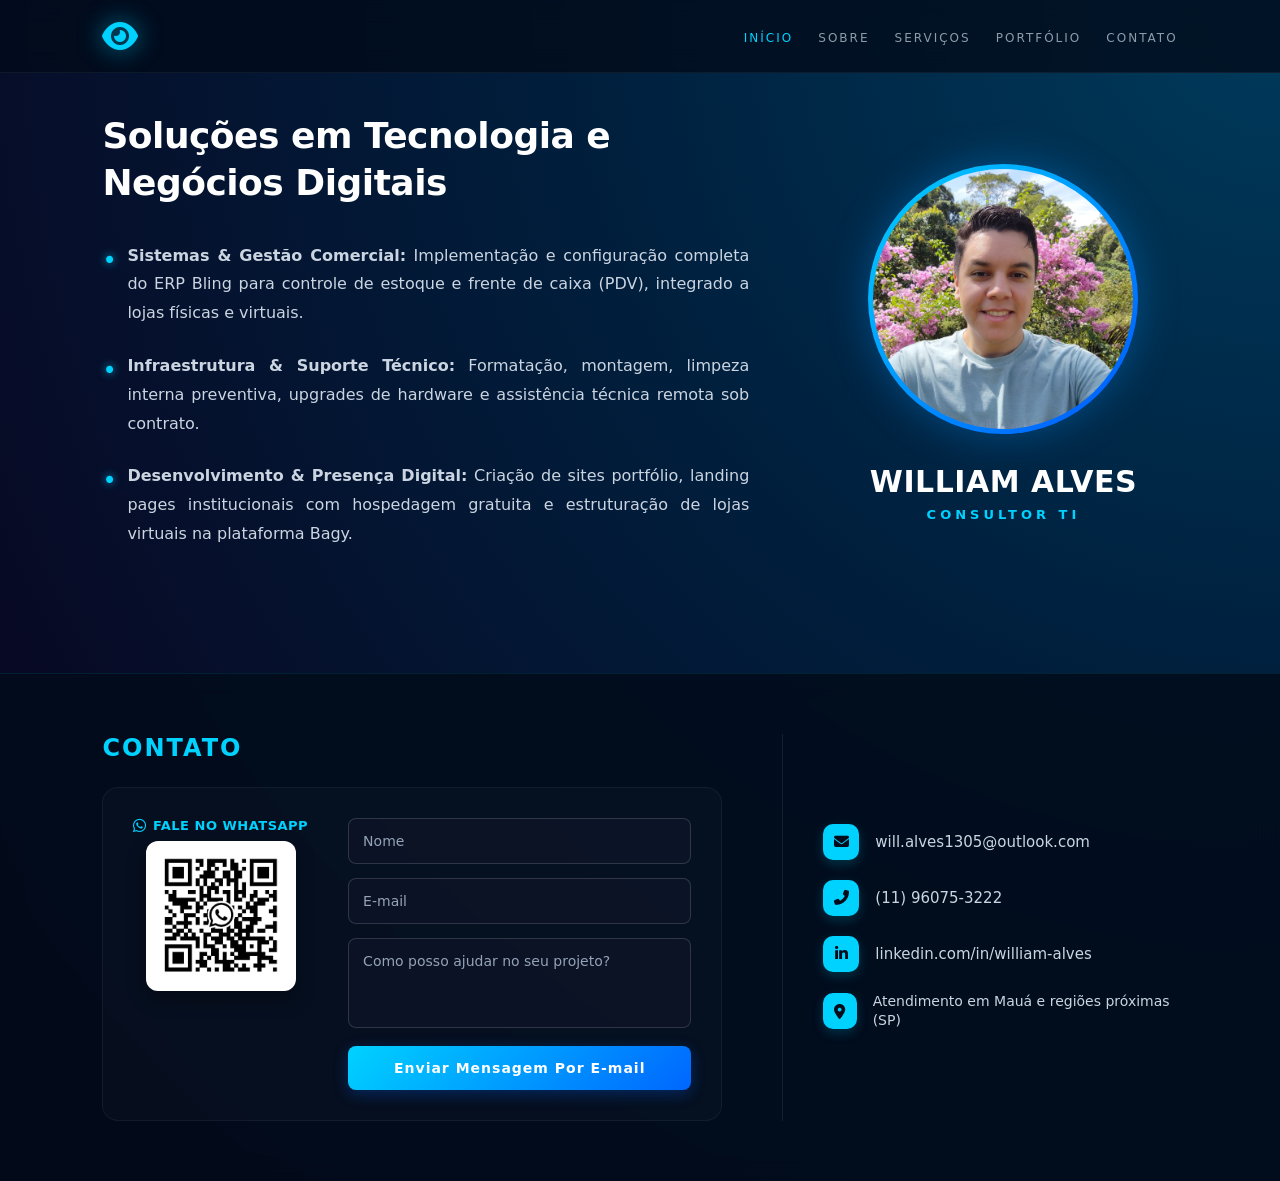
==== commit 95812663: "Add files via upload" ====
--- a/index.html
+++ b/index.html
@@ -8,6 +8,7 @@
     <link rel="stylesheet" href="https://cdnjs.cloudflare.com/ajax/libs/font-awesome/6.4.0/css/all.min.css">
     <!-- Vinculando exclusivamente o arquivo CSS unificado -->
     <link rel="stylesheet" href="style.css">
+    <link rel="icon" type="image/png" href="favicon.png">
 </head>
 <body>
 
@@ -48,28 +49,29 @@
             <div class="footer-left-wrapper">
                 <h3 class="contact-title">contato</h3>
                 <div class="footer-left">
-                    <div class="qr-code">
-                        <img src="QR CODE WPP.jpeg" alt="QR Code WhatsApp">
+                    <div class="qr-container">
+                        <span class="qr-label"><i class="fab fa-whatsapp"></i> Fale no WhatsApp</span>
+                        <div class="qr-code">
+                            <img src="QR CODE WPP.jpeg" alt="QR Code WhatsApp">
+                        </div>
                     </div>
                     <form class="contact-form" action="https://api.web3forms.com/submit" method="POST">
-    <input type="hidden" name="access_key" value="dcbfcbc7-c94f-422b-b611-c91d7e7a6dba">
+                        <input type="hidden" name="access_key" value="dcbfcbc7-c94f-422b-b611-c91d7e7a6dba">
+                        <input type="hidden" name="redirect" value="https://will1305.github.io/Meu-Portif-lio/index.html">
 
-    <input type="hidden" name="redirect" value="https://will1305.github.io/Meu-Portif-lio/index.html">
-
-    <div class="form-group">
-        <input type="text" name="Nome" placeholder="Nome" required>
-    </div>
-    <div class="form-group">
-        <input type="email" name="Email" placeholder="E-mail" required>
-    </div>
-    <div class="form-group">
-        <textarea name="Mensagem" placeholder="Como posso ajudar no seu projeto?" required></textarea>
-    </div>
-    
-    <input type="checkbox" name="botcheck" class="hidden" style="display: none;">
-    
-    <button type="submit" class="btn-submit">Enviar Mensagem</button>
-</form>
+                        <div class="form-group">
+                            <input type="text" name="Nome" placeholder="Nome" required>
+                        </div>
+                        <div class="form-group">
+                            <input type="email" name="Email" placeholder="E-mail" required>
+                        </div>
+                        <div class="form-group">
+                            <textarea name="Mensagem" placeholder="Como posso ajudar no seu projeto?" required></textarea>
+                        </div>
+                        
+                        <input type="checkbox" name="botcheck" class="hidden" style="display: none;">
+                        <button type="submit" class="btn-submit">Enviar Mensagem Por E-mail</button>
+                    </form>
                 </div>
             </div>
 
@@ -80,15 +82,18 @@
                 </div>
                 <div class="contact-info">
                     <i class="fas fa-phone-alt"></i>
-                    <a href="https://wa.me/5511960753222" target="_blank">(11) 96076-3322</a>
+                    <a href="https://wa.me/5511960753222" target="_blank">(11) 96075-3222</a>
                 </div>
                 <div class="contact-info">
                     <i class="fab fa-linkedin-in"></i>
                     <a href="https://linkedin.com/in/" target="_blank">linkedin.com/in/william-alves</a>
                 </div>
+                <div class="contact-info">
+                    <i class="fas fa-map-marker-alt"></i>
+                    <span>Atendimento em Mauá e regiões próximas (SP)</span>
+                </div>
             </div>
         </div>
     </footer>
-
 </body>
 </html>
--- a/style.css
+++ b/style.css
@@ -655,4 +655,37 @@
         border-top: 1px solid rgba(255, 255, 255, 0.08);
         padding-top: 30px;
     }
+}
+
+/* Container para agrupar o aviso e o QR Code */
+.qr-container {
+    display: flex;
+    flex-direction: column;
+    align-items: center;
+    gap: 8px;
+}
+
+/* Estilo da mensagem acima do QR Code */
+.qr-label {
+    color: #00d2ff;
+    font-size: 13px;
+    font-weight: 600;
+    text-transform: uppercase;
+    letter-spacing: 0.5px;
+    display: flex;
+    align-items: center;
+    gap: 6px;
+    text-align: center;
+}
+
+.qr-label i {
+    font-size: 15px;
+}
+
+/* Estilo do texto de localização no rodapé */
+.contact-info span {
+    color: #cbd5e1;
+    font-weight: 500;
+    font-size: 14px;
+    line-height: 1.4;
 }
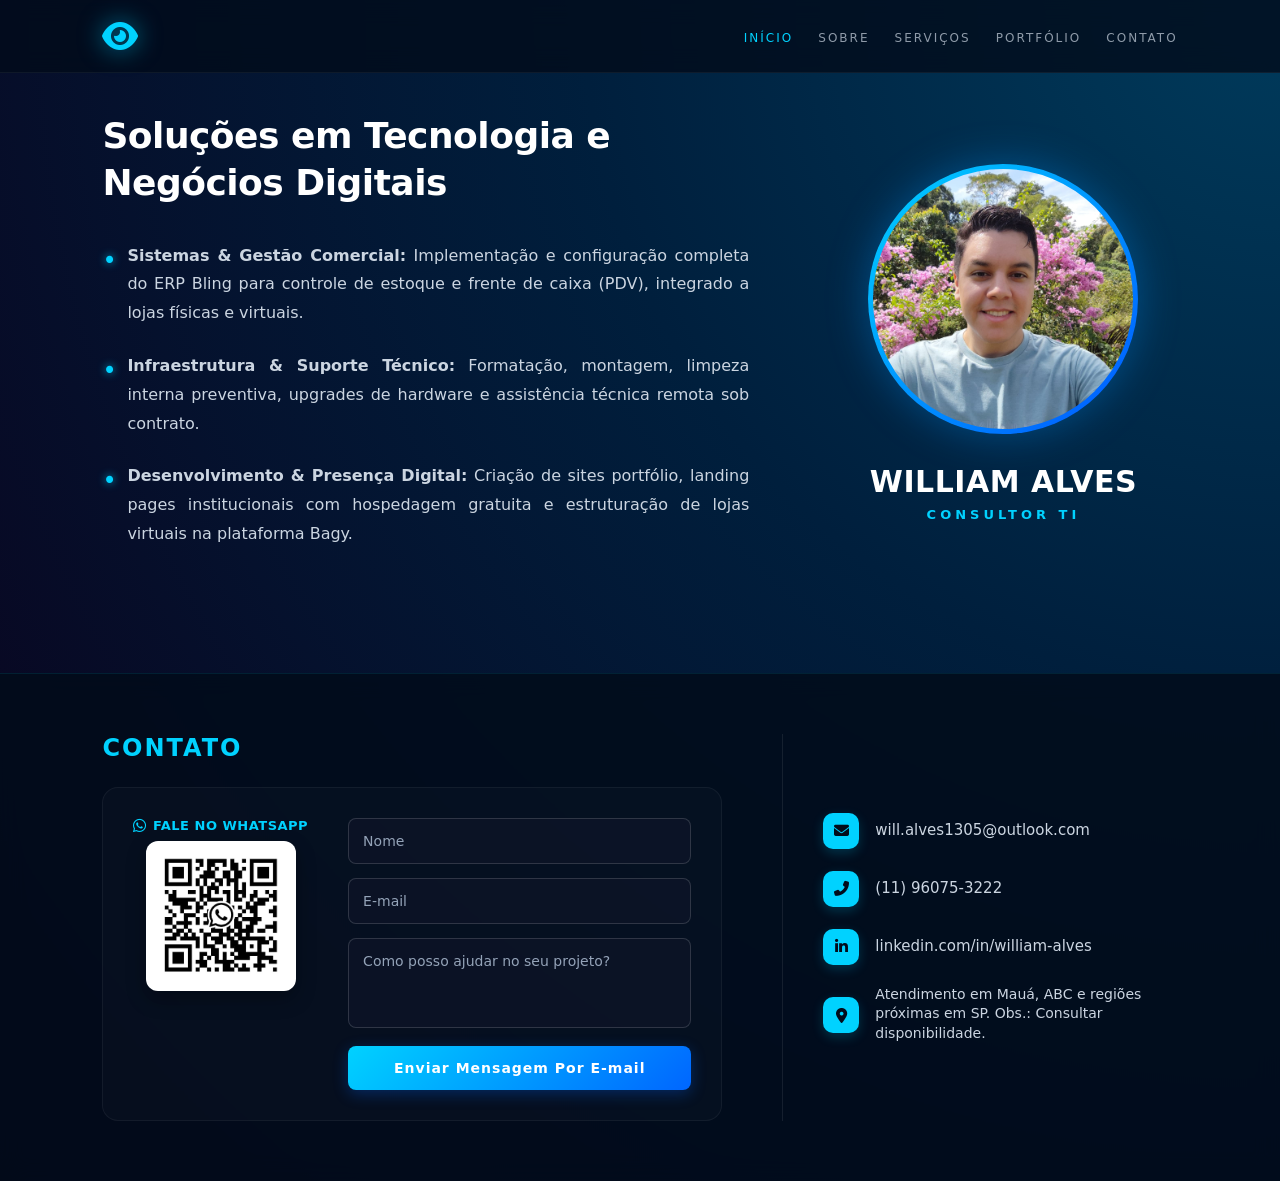
==== commit a748c9c3: "Add files via upload" ====
--- a/index.html
+++ b/index.html
@@ -90,7 +90,7 @@
                 </div>
                 <div class="contact-info">
                     <i class="fas fa-map-marker-alt"></i>
-                    <span>Atendimento em Mauá e regiões próximas (SP)</span>
+                    <span>Atendimento em Mauá, ABC e regiões próximas em SP. Obs.: Consultar disponibilidade.</span>
                 </div>
             </div>
         </div>
--- a/style.css
+++ b/style.css
@@ -307,7 +307,7 @@
 
 .contact-info {
     display: flex;
-    align-items: center;
+    align-items: flex-start; /* Alinha o ícone no topo do texto em vez do centro */
     gap: 16px;
     font-size: 15px;
 }
@@ -317,12 +317,16 @@
     background: #00d2ff;
     width: 36px;
     height: 36px;
-    border-radius: 10px; /* Formato quadrado arredondado moderno */
+    border-radius: 10px;
     display: flex;
     align-items: center;
     justify-content: center;
     font-size: 15px;
     box-shadow: 0 4px 12px rgba(0, 210, 255, 0.2);
+    
+    /* PROPRIEDADES QUE RESOLVEM O BUG */
+    flex-shrink: 0; /* Impede que o ícone esmague/deforme */
+    margin-top: 2px; /* Garante alinhamento óptico perfeito com a primeira linha de texto */
 }
 
 .contact-info a {
